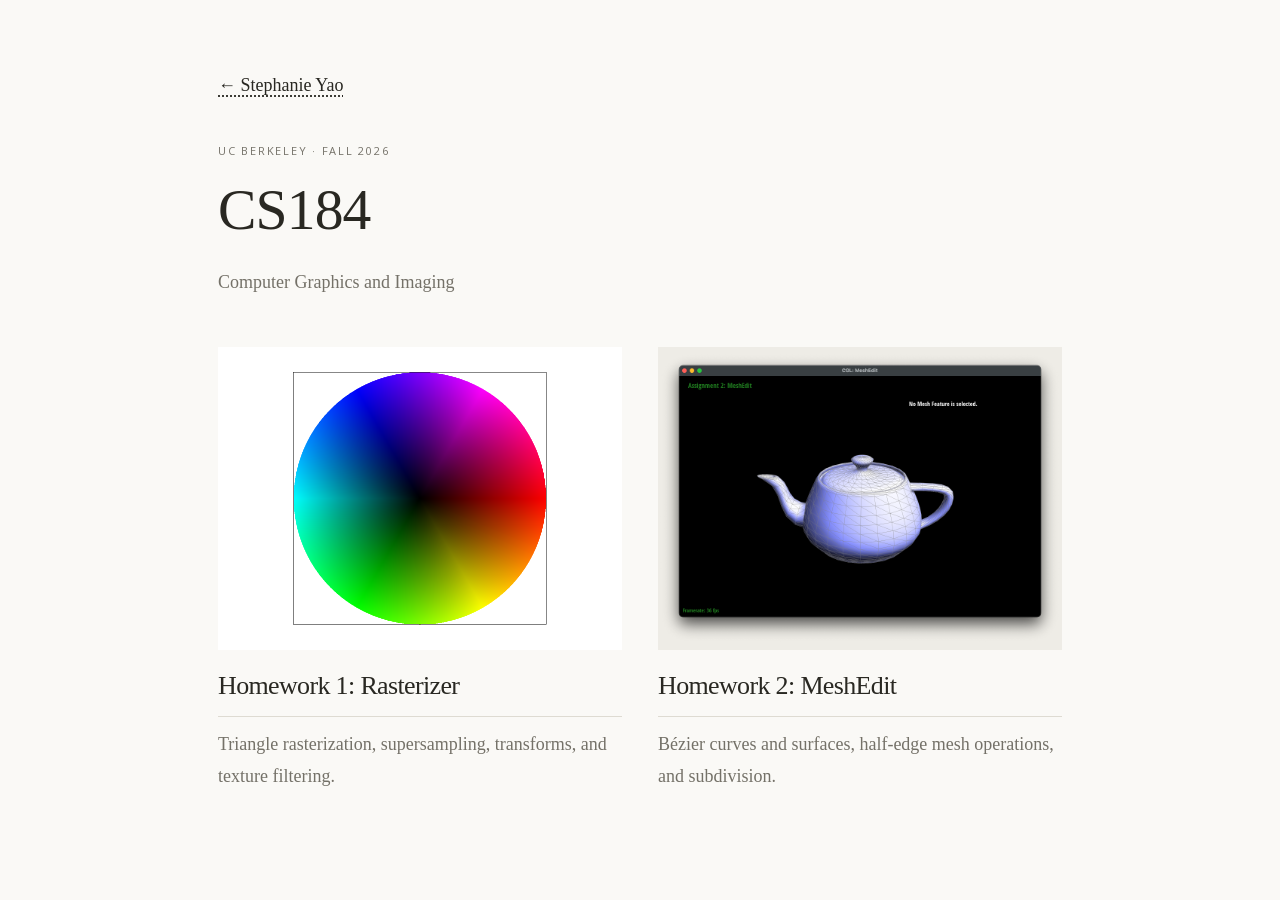
==== public/cs184/index.html @ 12430524 "Publish CS184 index and HW1 and HW2 write-ups" ====
<!doctype html>
<html lang="en">
<head>
<meta charset="utf-8"><meta name="viewport" content="width=device-width,initial-scale=1">
<meta name="color-scheme" content="light">
<meta name="description" content="Stephanie Yao’s CS184 computer graphics homework write-ups.">
<title>CS184 — Stephanie Yao</title>
<link rel="canonical" href="https://suniyao.github.io/cs184/">
<link rel="stylesheet" href="hw1/report.css">
<style>
.course-index{max-width:900px;margin:70px auto;padding:0 28px}.course-index h1{margin-bottom:24px}.course-index .intro{color:var(--muted)}.course-projects{display:grid;grid-template-columns:repeat(2,minmax(0,1fr));gap:36px;margin:48px 0}.course-projects a{text-decoration:none}.course-projects img{width:100%;aspect-ratio:4/3;object-fit:contain;background:#eeece6}.course-projects h2{font-size:26px;margin:20px 0 12px;padding-bottom:14px}.course-projects p{color:var(--muted)}@media(max-width:600px){.course-projects{grid-template-columns:1fr}.course-index{margin-top:40px}}
</style>
</head>
<body><main class="course-index">
<a href="/">← Stephanie Yao</a>
<p class="eyebrow" style="margin-top:40px">UC BERKELEY · FALL 2026</p>
<h1>CS184</h1><p class="intro">Computer Graphics and Imaging</p>
<div class="course-projects">
<a href="hw1/"><img src="hw1/assets/barycentric.png" alt="A color wheel rendered with barycentric interpolation"><h2>Homework 1: Rasterizer</h2><p>Triangle rasterization, supersampling, transforms, and texture filtering.</p></a>
<a href="hw2/"><img src="hw2/assets/normal.png" alt="A teapot rendered with smooth vertex normals"><h2>Homework 2: MeshEdit</h2><p>Bézier curves and surfaces, half-edge mesh operations, and subdivision.</p></a>
</div>
</main></body></html>
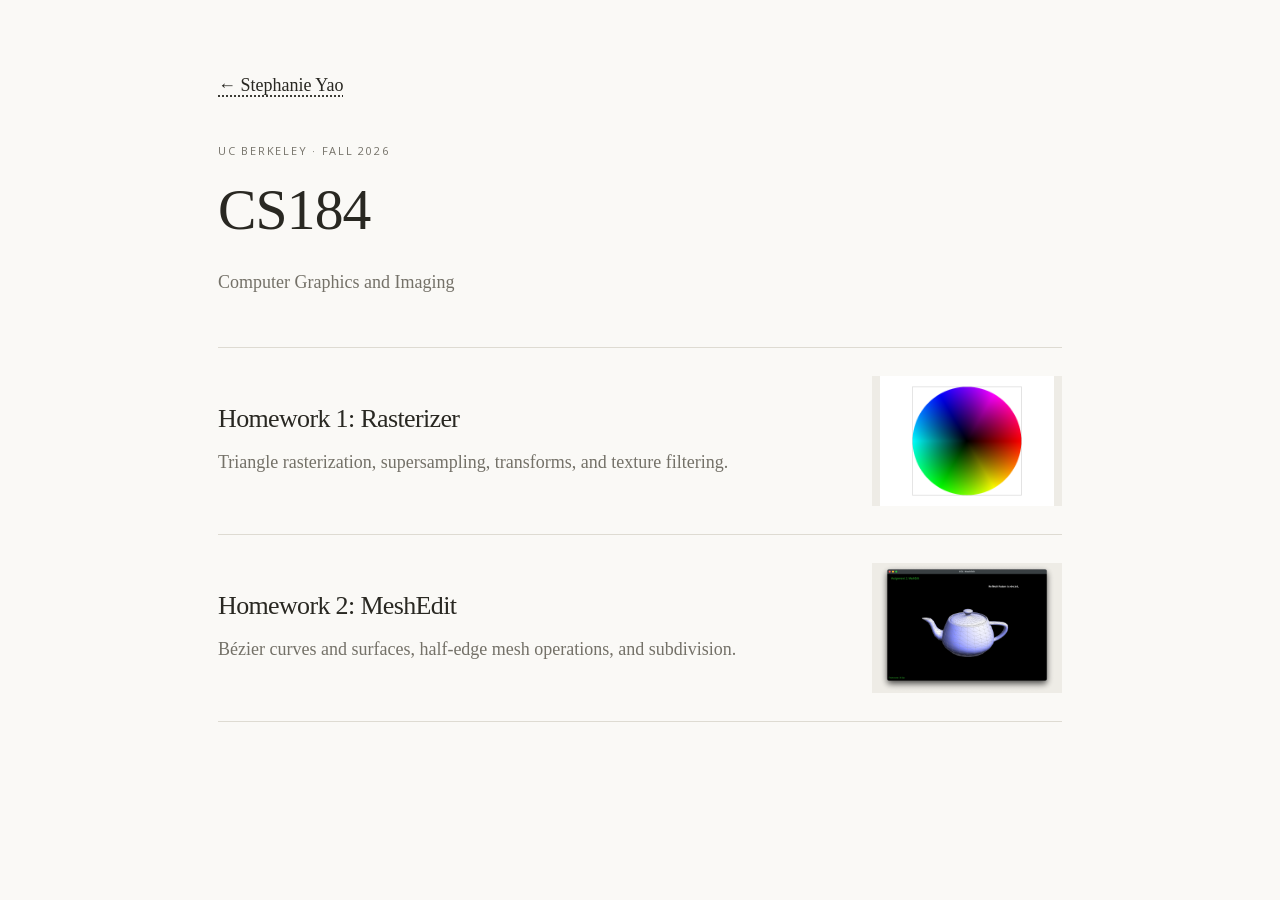
==== commit 607477e9: "Use list layout for CS184 gallery and subdivision cube for HW2" ====
--- a/public/cs184/index.html
+++ b/public/cs184/index.html
@@ -8,7 +8,7 @@
 <link rel="canonical" href="https://suniyao.github.io/cs184/">
 <link rel="stylesheet" href="hw1/report.css">
 <style>
-.course-index{max-width:900px;margin:70px auto;padding:0 28px}.course-index h1{margin-bottom:24px}.course-index .intro{color:var(--muted)}.course-projects{display:grid;grid-template-columns:repeat(2,minmax(0,1fr));gap:36px;margin:48px 0}.course-projects a{text-decoration:none}.course-projects img{width:100%;aspect-ratio:4/3;object-fit:contain;background:#eeece6}.course-projects h2{font-size:26px;margin:20px 0 12px;padding-bottom:14px}.course-projects p{color:var(--muted)}@media(max-width:600px){.course-projects{grid-template-columns:1fr}.course-index{margin-top:40px}}
+.course-index{max-width:900px;margin:70px auto;padding:0 28px}.course-index h1{margin-bottom:24px}.course-index .intro{color:var(--muted)}.course-projects{display:flex;flex-direction:column;margin:48px 0}.course-projects a{display:grid;grid-template-columns:minmax(0,1fr) 190px;gap:28px;align-items:center;padding:28px 0;text-decoration:none;border-bottom:1px solid var(--line)}.course-projects a:first-child{border-top:1px solid var(--line)}.course-projects img{grid-column:2;grid-row:1;width:190px;height:130px;object-fit:contain;background:#eeece6}.course-projects .project-text{grid-column:1;grid-row:1}.course-projects h2{font-size:26px;margin:0 0 12px;padding:0;border:0}.course-projects p{color:var(--muted);margin:0}@media(max-width:600px){.course-projects a{grid-template-columns:1fr;gap:18px}.course-projects .project-text{grid-column:1;grid-row:1}.course-projects img{grid-column:1;grid-row:2;width:100%;height:auto;aspect-ratio:4/3}.course-index{margin-top:40px}}
 </style>
 </head>
 <body><main class="course-index">
@@ -16,7 +16,7 @@
 <p class="eyebrow" style="margin-top:40px">UC BERKELEY · FALL 2026</p>
 <h1>CS184</h1><p class="intro">Computer Graphics and Imaging</p>
 <div class="course-projects">
-<a href="hw1/"><img src="hw1/assets/barycentric.png" alt="A color wheel rendered with barycentric interpolation"><h2>Homework 1: Rasterizer</h2><p>Triangle rasterization, supersampling, transforms, and texture filtering.</p></a>
-<a href="hw2/"><img src="hw2/assets/normal.png" alt="A teapot rendered with smooth vertex normals"><h2>Homework 2: MeshEdit</h2><p>Bézier curves and surfaces, half-edge mesh operations, and subdivision.</p></a>
+<a href="hw1/"><img src="hw1/assets/barycentric.png" alt="A color wheel rendered with barycentric interpolation"><div class="project-text"><h2>Homework 1: Rasterizer</h2><p>Triangle rasterization, supersampling, transforms, and texture filtering.</p></div></a>
+<a href="hw2/"><img src="hw2/assets/normal.png" alt="A teapot rendered with smooth vertex normals"><div class="project-text"><h2>Homework 2: MeshEdit</h2><p>Bézier curves and surfaces, half-edge mesh operations, and subdivision.</p></div></a>
 </div>
 </main></body></html>
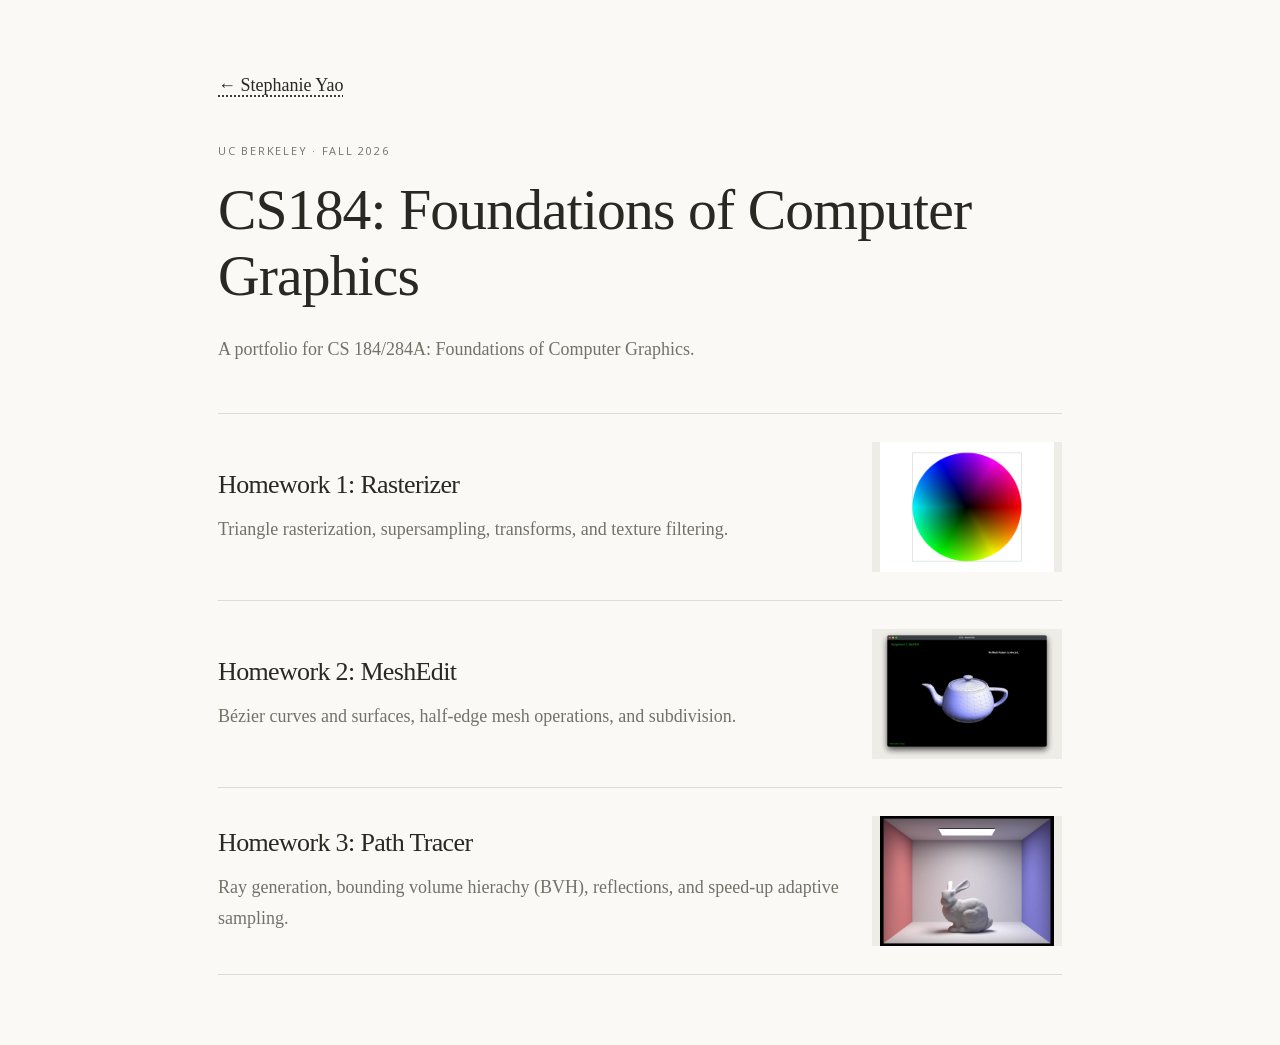
==== commit 4662467d: "cs184 hw3" ====
--- a/public/cs184/index.html
+++ b/public/cs184/index.html
@@ -4,7 +4,8 @@
 <meta charset="utf-8"><meta name="viewport" content="width=device-width,initial-scale=1">
 <meta name="color-scheme" content="light">
 <meta name="description" content="Stephanie Yao’s CS184 computer graphics homework write-ups.">
-<title>CS184 — Stephanie Yao</title>
+<title>CS184 Portfolio
+</title>
 <link rel="canonical" href="https://suniyao.github.io/cs184/">
 <link rel="stylesheet" href="hw1/report.css">
 <style>
@@ -14,9 +15,10 @@
 <body><main class="course-index">
 <a href="/">← Stephanie Yao</a>
 <p class="eyebrow" style="margin-top:40px">UC BERKELEY · FALL 2026</p>
-<h1>CS184</h1><p class="intro">Computer Graphics and Imaging</p>
+<h1>CS184: Foundations of Computer Graphics</h1><p class="intro">A portfolio for CS 184/284A: Foundations of Computer Graphics. </p>
 <div class="course-projects">
 <a href="hw1/"><img src="hw1/assets/barycentric.png" alt="A color wheel rendered with barycentric interpolation"><div class="project-text"><h2>Homework 1: Rasterizer</h2><p>Triangle rasterization, supersampling, transforms, and texture filtering.</p></div></a>
 <a href="hw2/"><img src="hw2/assets/normal.png" alt="A teapot rendered with smooth vertex normals"><div class="project-text"><h2>Homework 2: MeshEdit</h2><p>Bézier curves and surfaces, half-edge mesh operations, and subdivision.</p></div></a>
+<a href="hw3/"><img src="hw3/assets/part5/bunny.png" alt="A teapot rendered with smooth vertex normals"><div class="project-text"><h2>Homework 3: Path Tracer</h2><p>Ray generation, bounding volume hierachy (BVH), reflections, and speed-up adaptive sampling.</p></div></a>
 </div>
 </main></body></html>
